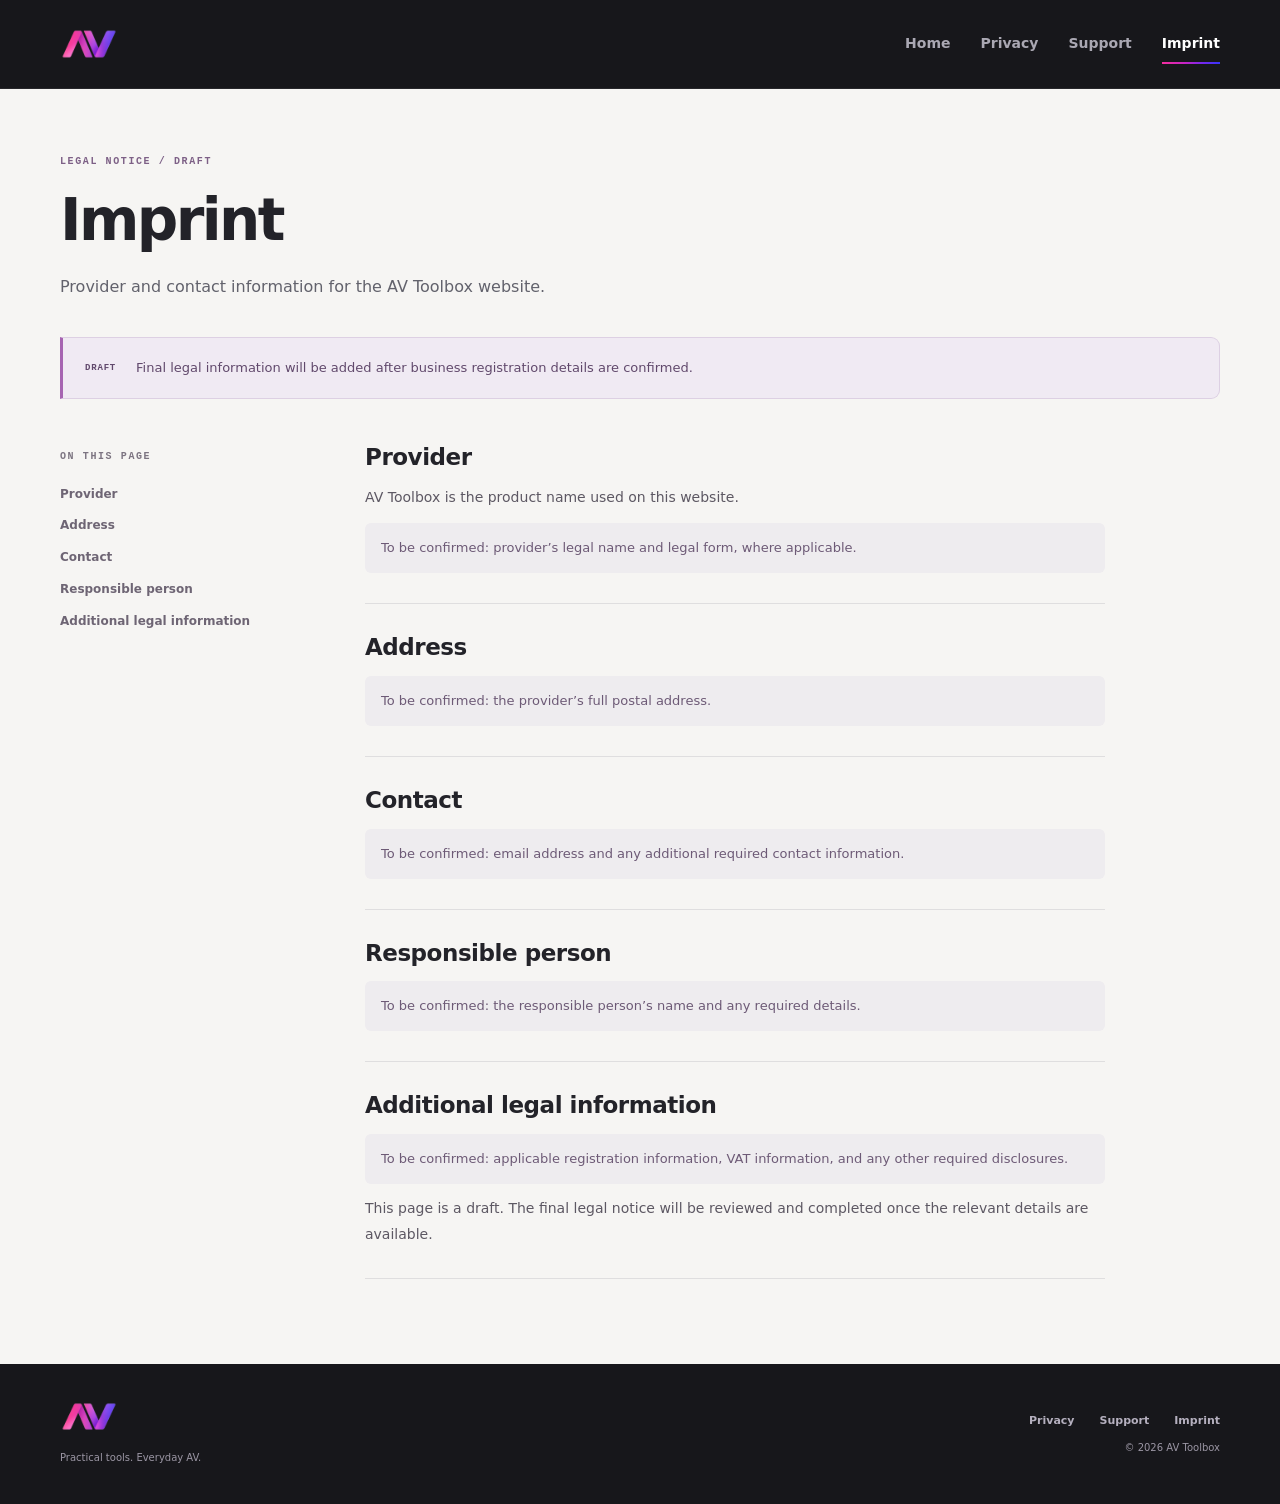
==== imprint.html @ 6ac3c76c "Create AV Toolbox website scaffold" ====
<!doctype html>
<html lang="en">
<head>
  <meta charset="utf-8">
  <meta name="viewport" content="width=device-width, initial-scale=1">
  <meta name="description" content="Draft AV Toolbox legal notice. Provider, address, and legal details are awaiting confirmation.">
  <meta name="theme-color" content="#17171b">
  <title>Imprint — AV Toolbox</title>
  <link rel="icon" type="image/png" sizes="1254x1254" href="assets/branding/av_toolbox_app_icon.png">
  <link rel="stylesheet" href="styles.css">
</head>
<body>
<a class="skip-link" href="#main">Skip to content</a>
<header class="site-header">
<div class="container header-inner"><a class="brand" href="index.html" aria-label="AV Toolbox home">
<img class="header-logo" src="assets/branding/av_toolbox_mark.png" width="2240" height="1208" alt="">
</a>
<nav aria-label="Main navigation"><a href="index.html">Home</a><a href="privacy.html">Privacy</a><a href="support.html">Support</a><a href="imprint.html" aria-current="page">Imprint</a>
</nav>
</div>
</header>
<main id="main" class="document-main">
<div class="container">
<div class="document-heading">
<p class="eyebrow">LEGAL NOTICE / DRAFT</p>
<h1>Imprint</h1>
<p class="document-intro">Provider and contact information for the AV Toolbox website.</p>
</div>
<div class="draft-notice"><span class="notice-label">DRAFT</span>
<p>Final legal information will be added after business registration details are confirmed.</p>
</div>
<div class="document-layout">
<nav class="contents" aria-label="On this page">
<p class="eyebrow">ON THIS PAGE</p><a href="#provider">Provider</a><a href="#address">Address</a><a href="#contact">Contact</a><a href="#responsible">Responsible person</a><a href="#additional">Additional legal information</a>
</nav>
<div class="document-content">
<section id="provider">
<h2>Provider</h2>
<p>AV Toolbox is the product name used on this website.</p>
<p class="placeholder">To be confirmed: provider’s legal name and legal form, where applicable.</p>
</section>
<section id="address">
<h2>Address</h2>
<p class="placeholder">To be confirmed: the provider’s full postal address.</p>
</section>
<section id="contact">
<h2>Contact</h2>
<p class="placeholder">To be confirmed: email address and any additional required contact information.</p>
</section>
<section id="responsible">
<h2>Responsible person</h2>
<p class="placeholder">To be confirmed: the responsible person’s name and any required details.</p>
</section>
<section id="additional">
<h2>Additional legal information</h2>
<p class="placeholder">To be confirmed: applicable registration information, VAT information, and any other required disclosures.</p>
<p>This page is a draft. The final legal notice will be reviewed and completed once the relevant details are available.</p>
</section>
</div>
</div>
</div>
</main>
<footer class="site-footer">
<div class="container footer-inner">
<div><a class="brand footer-brand" href="index.html" aria-label="AV Toolbox home">
<img class="footer-mark" src="assets/branding/av_toolbox_mark.png" width="2240" height="1208" alt="AV Toolbox">
</a>
<p>Practical tools. Everyday AV.</p>
</div>
<div class="footer-right">
<nav aria-label="Footer navigation"><a href="privacy.html">Privacy</a><a href="support.html">Support</a><a href="imprint.html">Imprint</a>
</nav>
<p>© 2026 AV Toolbox</p>
</div>
</div>
</footer>
</body>
</html>
---- styles.css ----
/* Shared, dependency-free styles. Supplied branding PNGs retain their artwork. */
:root {
  color-scheme:light;
  --ink:#232329;
  --muted:#62626c;
  --paper:#f6f5f3;
  --line:#dfdedf;
  --dark:#17171b;
  --gradient:linear-gradient(115deg,#f52e9d,#c624c5 40%,#7828ed 68%,#3634fa);
}

* {
  box-sizing:border-box;
}

html {
  scroll-behavior:smooth;
  scroll-padding-top:2rem;
}

body {
  margin:0;
  background:var(--paper);
  color:var(--ink);
  font-family:Inter,ui-sans-serif,system-ui,-apple-system,BlinkMacSystemFont,"Segoe UI",sans-serif;
  font-size:16px;
  line-height:1.65;
  -webkit-font-smoothing:antialiased;
}

a {
  color:inherit;
  text-underline-offset:4px;
}

button,a {
  -webkit-tap-highlight-color:transparent;
}

a:focus-visible {
  outline:3px solid #9459bb;
  outline-offset:5px;
  border-radius:3px;
}

h1,h2,h3,p {
  margin:0;
}

h1,h2,h3 {
  line-height:1.16;
  letter-spacing:-.035em;
}

svg {
  display:block;
  width:24px;
  height:24px;
  flex-shrink:0;
}

.container {
  width:min(1160px,calc(100% - 64px));
  margin-inline:auto;
}

.skip-link {
  position:absolute;
  left:20px;
  top:-100px;
  z-index:5;
  background:#fff;
  padding:12px 20px;
  color:var(--ink);
}

.skip-link:focus {
  top:12px;
}

.site-header {
  background:var(--dark);
  color:#f8f7fb;
  border-bottom:1px solid #ffffff12;
}

.header-inner {
  display:flex;
  flex-wrap:nowrap;
  align-items:center;
  justify-content:space-between;
  min-height:88px;
  gap:24px;
}

.brand {
  display:inline-flex;
  align-items:center;
  max-width:100%;
  text-decoration:none;
}

.header-logo,.hero-logo,.footer-mark {
  display:block;
  max-width:100%;
  height:auto;
}

.header-logo {
  width:58px;
}

.hero-logo {
  width:450px;
}

.footer-mark {
  width:58px;
}

nav {
  display:flex;
  gap:30px;
}

nav a {
  text-decoration:none;
  font-size:14px;
  font-weight:550;
}

.site-header nav a {
  padding:10px 0;
  color:#aaa8b3;
  position:relative;
  transition:color .18s ease;
}

.site-header nav a:hover,.site-header nav a[aria-current] {
  color:#fff;
}

.site-header nav a[aria-current]:after {
  content:"";
  position:absolute;
  height:2px;
  bottom:2px;
  left:0;
  right:0;
  background:var(--gradient);
}

.hero {
  background:var(--dark);
  color:#f6f5f8;
  padding:88px 0 85px;
  overflow:hidden;
}

.hero-grid {
  display:grid;
  grid-template-columns:minmax(0,1.12fr) minmax(0,1fr);
  gap:64px;
  align-items:center;
}

.eyebrow {
  font-family:ui-monospace,SFMono-Regular,Consolas,monospace;
  font-size:10px;
  font-weight:600;
  letter-spacing:.16em;
  line-height:1.6;
}

.hero .eyebrow {
  color:#bcb7c6;
  display:flex;
  align-items:center;
  gap:10px;
  margin-bottom:27px;
  font-size:9px;
}

.status-dot {
  display:inline-block;
  width:6px;
  height:6px;
  flex:0 0 6px;
  background:#b790d9;
  border-radius:50%;
}

.hero h1 {
  font-size:clamp(44px,5vw,68px);
  font-weight:650;
  letter-spacing:-.055em;
}

.hero h1>span {
  display:block;
  font-size:clamp(27px,3.15vw,41px);
  font-weight:450;
  line-height:1.24;
  letter-spacing:-.035em;
  color:#c7c3ce;
  margin-top:23px;
}

.hero-description {
  font-size:15px;
  line-height:1.85;
  color:#a9a6b3;
  max-width:435px;
  margin-top:25px;
}

.release-status {
  display:flex;
  flex-wrap:wrap;
  align-items:center;
  gap:10px;
  margin-top:30px;
  font-size:12px;
  font-weight:600;
  color:#e5e1ea;
}

.release-status>svg {
  width:21px;
  height:21px;
  color:#d293ce;
}

.soon-label {
  font-family:ui-monospace,Consolas,monospace;
  font-size:8px;
  letter-spacing:.07em;
  color:#bcb5c7;
  border:1px solid #49414f;
  padding:4px 7px;
  border-radius:4px;
}

.text-link {
  display:inline-flex;
  align-items:center;
  gap:20px;
  text-decoration:none;
  font-size:12px;
  font-weight:650;
  border-bottom:1px solid #b8adb9;
  padding-bottom:6px;
}

.text-link:hover {
  border-bottom-color:#a657a4;
}

.hero-link {
  margin-top:29px;
  color:#c4becd;
  border-bottom-color:#514b59;
  font-size:11px;
}

.technical-art {
  position:relative;
  background:linear-gradient(145deg,#26222c,#1d1c23 70%);
  border:1px solid #ffffff15;
  border-radius:18px;
  box-shadow:0 25px 75px #09070d35;
  transform:rotate(-2deg);
}

.technical-art:before {
  content:"";
  position:absolute;
  inset:-1px 40px auto;
  height:1px;
  background:var(--gradient);
}

.art-heading,.art-caption {
  display:flex;
  align-items:center;
  justify-content:space-between;
  font-family:ui-monospace,Consolas,monospace;
  font-size:8px;
  letter-spacing:.12em;
  color:#bfb5cc;
  padding:21px 25px;
}

.art-heading {
  border-bottom:1px solid #ffffff0a;
}

.art-live {
  font-size:7px;
  color:#a99ab8;
  border:1px solid #51465e;
  border-radius:4px;
  padding:4px 6px;
}

.projection-art {
  width:100%;
  height:auto;
}

.signal-strip {
  display:flex;
  align-items:center;
  gap:15px;
  margin:0 25px;
  padding:16px 0;
  border-block:1px solid #ffffff0c;
}

.signal-strip>span {
  font-family:ui-monospace,Consolas,monospace;
  font-size:7px;
  letter-spacing:.1em;
  color:#a69aad;
  white-space:nowrap;
}

.signal-bars {
  display:flex;
  height:19px;
  flex:1;
  border-radius:2px;
  overflow:hidden;
  opacity:.75;
}

.signal-bars i {
  flex:1;
  background:#c7b8c7;
}

.signal-bars i:nth-child(2) {
  background:#cec18b;
}

.signal-bars i:nth-child(3) {
  background:#83c1c9;
}

.signal-bars i:nth-child(4) {
  background:#89bfa5;
}

.signal-bars i:nth-child(5) {
  background:#b88cbf;
}

.signal-bars i:nth-child(6) {
  background:#bb8597;
}

.signal-bars i:nth-child(7) {
  background:#7c8dbc;
}

.signal-strip>svg {
  width:73px;
  height:24px;
}

.art-caption {
  font-size:7px;
  padding-block:16px;
}

.section {
  padding:75px 0 80px;
}

.section-heading {
  display:flex;
  align-items:flex-end;
  justify-content:space-between;
  gap:30px;
  margin-bottom:34px;
}

.section-heading .eyebrow {
  color:#78617f;
  margin-bottom:15px;
}

h2 {
  font-size:clamp(28px,3.2vw,38px);
  font-weight:550;
}

.section-heading>p {
  color:var(--muted);
  font-size:13px;
  line-height:1.8;
  padding-bottom:3px;
}

.category-grid {
  display:grid;
  grid-template-columns:repeat(4,minmax(0,1fr));
  gap:16px;
}

.category-card {
  background:#fff;
  border:1px solid #e2dfe3;
  border-radius:16px;
  padding:26px 22px;
  position:relative;
  transition:transform .18s ease,box-shadow .18s ease;
}

.category-card::before {
  content:"";
  position:absolute;
  inset:0 22px auto;
  height:2px;
  border-radius:2px;
  background:var(--gradient);
}

.category-card:hover {
  transform:translateY(-3px);
  box-shadow:0 8px 22px #27202c08;
}

.card-top {
  display:flex;
  align-items:center;
  justify-content:space-between;
  margin-bottom:26px;
}

.category-icon {
  display:inline-grid;
  place-items:center;
  width:42px;
  height:42px;
  border-radius:11px;
  background:linear-gradient(115deg,#f52e9d0d,#c624c50d 40%,#7828ed0d 68%,#3634fa0d);
  border:1px solid #e9e2ee;
  color:#65556f;
}

.category-number {
  font-family:ui-monospace,Consolas,monospace;
  font-size:10px;
  color:#76717b;
}

.category-card h3 {
  font-size:20px;
  font-weight:650;
  letter-spacing:-.025em;
}

.card-tagline {
  font-size:12px;
  font-weight:600;
  margin-top:10px;
}

.card-description {
  font-size:12px;
  color:var(--muted);
  line-height:1.7;
  margin-top:5px;
  min-height:42px;
}

.feature-list {
  list-style:none;
  padding:17px 0 0;
  margin:22px 0 0;
  border-top:1px solid #eeebee;
}

.feature-list li {
  font-size:12px;
  color:#595460;
  position:relative;
  padding-left:12px;
  margin-top:8px;
  line-height:1.6;
}

.feature-list li:before {
  content:"";
  position:absolute;
  left:0;
  top:.65em;
  width:3px;
  height:3px;
  border-radius:50%;
  background:#76667e;
}

.privacy-section {
  background:#eeedeb;
  border-block:1px solid #e3e0e2;
  padding:60px 0;
}

.privacy-grid {
  display:grid;
  grid-template-columns:1fr 1.1fr;
  gap:85px;
  align-items:center;
}

.privacy-grid .eyebrow {
  color:#75637c;
  margin-bottom:14px;
}

.privacy-grid .text-link {
  margin-top:25px;
}

.privacy-copy p {
  font-size:13px;
  line-height:1.85;
  color:var(--muted);
}

.privacy-copy .privacy-lead {
  font-size:21px;
  color:var(--ink);
  font-weight:500;
  line-height:1.5;
  letter-spacing:-.02em;
  margin-bottom:15px;
  max-width:435px;
}

.privacy-copy .small-note,.small-note {
  font-size:11px;
  color:#706975;
  margin-top:17px;
}

.support-banner {
  padding:48px 0;
}

.support-banner-inner {
  display:flex;
  justify-content:space-between;
  align-items:center;
  gap:28px;
}

.support-banner .eyebrow {
  color:#75637c;
  margin-bottom:10px;
}

.support-banner h2 {
  font-size:25px;
}

.support-banner p:not(.eyebrow) {
  font-size:12px;
  color:var(--muted);
  margin-top:10px;
}

.outline-link {
  display:inline-flex;
  align-items:center;
  justify-content:space-between;
  gap:32px;
  padding:12px 18px;
  border:1px solid #cfc9d1;
  border-radius:7px;
  text-decoration:none;
  font-size:12px;
  font-weight:550;
  white-space:nowrap;
  transition:background .18s ease;
}

.outline-link:hover {
  background:#ebe5ee;
}

.site-footer {
  background:var(--dark);
  color:#b5b0bf;
  padding:37px 0;
}

.footer-inner {
  display:flex;
  align-items:center;
  justify-content:space-between;
  gap:26px;
}

.site-footer p {
  font-size:10px;
  margin-top:10px;
  color:#9b96a4;
}

.footer-right {
  text-align:right;
}

.footer-right nav {
  gap:25px;
}

.footer-right nav a {
  font-size:11px;
}

.footer-right nav a:hover {
  text-decoration:underline;
}

.document-main {
  padding:65px 0 85px;
  min-height:70vh;
}

.document-heading {
  max-width:750px;
}

.document-heading .eyebrow {
  color:#7d6086;
  margin-bottom:17px;
}

.document-heading h1 {
  font-size:clamp(39px,5vw,58px);
  font-weight:550;
  letter-spacing:-.045em;
}

.document-intro {
  color:var(--muted);
  margin-top:19px;
  font-size:16px;
  max-width:620px;
  line-height:1.8;
}

.draft-notice {
  display:flex;
  align-items:center;
  gap:20px;
  border:1px solid #ddd0e3;
  border-left:3px solid #a664b1;
  background:#f0eaf3;
  border-radius:0 9px 9px 0;
  padding:19px 22px;
  margin:35px 0 45px;
  color:#61496c;
}

.notice-label {
  font:600 9px/1.6 ui-monospace,Consolas,monospace;
  letter-spacing:.09em;
  white-space:nowrap;
}

.draft-notice p {
  font-size:13px;
}

.document-layout {
  display:grid;
  grid-template-columns:240px minmax(0,1fr);
  gap:65px;
}

.contents {
  display:flex;
  flex-direction:column;
  align-items:flex-start;
  gap:12px;
  align-self:start;
  padding-top:5px;
}

.contents .eyebrow {
  margin-bottom:8px;
  color:#7c7481;
}

.contents a {
  font-size:12px;
  color:#6e6574;
}

.contents a:hover {
  text-decoration:underline;
  color:#493451;
}

.document-content {
  max-width:740px;
}

.document-content section {
  padding-bottom:30px;
  margin-bottom:30px;
  border-bottom:1px solid var(--line);
}

.document-content section:last-child {
  margin-bottom:0;
}

.document-content h2 {
  font-size:23px;
  letter-spacing:-.02em;
  margin-bottom:15px;
}

.document-content p {
  font-size:14px;
  color:#5d5863;
  margin-top:12px;
  line-height:1.85;
}

.document-content .placeholder {
  background:#eeecef;
  border-radius:6px;
  padding:13px 16px;
  color:#6d5a76;
  font-size:13px;
}

.support-grid {
  display:grid;
  grid-template-columns:repeat(3,minmax(0,1fr));
  gap:22px;
}

.support-card {
  background:#fff;
  border:1px solid var(--line);
  padding:30px;
  border-radius:12px;
}

.support-card h2 {
  font-size:24px;
  margin-top:23px;
}

.support-card p,.support-card li {
  font-size:13px;
  color:var(--muted);
  margin-top:15px;
}

.support-card ul {
  padding-left:18px;
}

.support-card li {
  margin-top:8px;
}

.support-card .small-note {
  font-size:11px;
}

.support-card a {
  color:#7c438d;
}

.support-note {
  display:flex;
  gap:12px;
  align-items:center;
  margin-top:30px;
}

.support-note p {
  font-size:12px;
  color:var(--muted);
}

@media(min-width:1400px) {
  .hero {
    padding-block:105px;
  }
  .hero-grid {
    gap:90px;
  }
}

@media(max-width:1000px) {
  .hero-grid {
    gap:32px;
  }
  .hero {
    padding:65px 0;
  }
  .category-grid {
    grid-template-columns:repeat(2,minmax(0,1fr));
  }
  .card-description {
    min-height:0;
  }
  .privacy-grid {
    gap:45px;
  }
  .support-grid {
    gap:14px;
  }
  .support-card {
    padding:23px;
  }
  .document-layout {
    gap:35px;
    grid-template-columns:210px minmax(0,1fr);
  }
}

@media(max-width:760px) {
  .container {
    width:calc(100% - 40px);
  }
  .header-inner {
    min-height:68px;
    gap:14px;
  }
  .header-logo {
    width:44px;
  }
  .header-inner nav {
    gap:clamp(12px,3.5vw,18px);
  }
  .hero-grid {
    grid-template-columns:1fr;
    gap:46px;
  }
  .hero {
    padding:50px 0 54px;
  }
  .hero-copy {
    max-width:540px;
  }
  .hero h1 {
    font-size:56px;
  }
  .hero-logo {
    width:min(82%,400px);
  }
  .hero h1>span {
    font-size:35px;
    margin-top:24px;
  }
  .hero .eyebrow {
    margin-bottom:26px;
  }
  .hero-description {
    max-width:490px;
    margin-top:24px;
  }
  .release-status {
    margin-top:27px;
  }
  .hero-link {
    margin-top:25px;
  }
  .technical-art {
    max-width:420px;
    width:94%;
    margin:0 auto;
    transform:none;
  }
  .section {
    padding:50px 0;
  }
  .section-heading {
    align-items:flex-start;
    gap:20px;
  }
  .section-heading>p {
    max-width:200px;
    font-size:12px;
  }
  .desktop-break {
    display:none;
  }
  .privacy-grid {
    grid-template-columns:1fr;
    gap:30px;
  }
  .privacy-section {
    padding:45px 0;
  }
  .privacy-copy .privacy-lead {
    max-width:100%;
  }
  .support-banner-inner {
    align-items:flex-start;
    flex-direction:column;
    gap:23px;
  }
  .document-main {
    padding:42px 0 55px;
  }
  .document-layout {
    grid-template-columns:1fr;
    gap:35px;
  }
  .contents {
    border-bottom:1px solid var(--line);
    padding-bottom:25px;
    gap:10px;
  }
  .support-grid {
    grid-template-columns:1fr;
  }
  .support-card {
    padding:26px;
  }
  .support-card h2 {
    margin-top:18px;
  }
  .draft-notice {
    align-items:flex-start;
    flex-direction:column;
    gap:8px;
    margin-bottom:32px;
  }
}

@media(max-width:480px) {
  .header-inner {
    width:calc(100% - 32px);
    justify-content:space-between;
    padding:11px 0;
    gap:14px;
  }
  .header-logo {
    width:42px;
  }
  .header-inner nav {
    width:auto;
    justify-content:flex-end;
    gap:clamp(11px,3.2vw,15px);
  }
  .header-inner nav a {
    padding:9px 0;
    font-size:12px;
  }
  .hero {
    padding:46px 0 50px;
  }
  .hero-grid {
    gap:42px;
  }
  .hero-logo {
    width:min(76%,320px);
  }
  .hero h1 {
    font-size:47px;
  }
  .hero h1>span {
    font-size:29px;
    margin-top:22px;
  }
  .hero .eyebrow {
    font-size:8px;
    letter-spacing:.1em;
    margin-bottom:24px;
  }
  .hero-description {
    font-size:14px;
    line-height:1.7;
    margin-top:22px;
  }
  .release-status {
    gap:8px;
    margin-top:24px;
  }
  .soon-label {
    font-size:7px;
  }
  .hero-link {
    margin-top:23px;
  }
  .technical-art {
    width:92%;
    max-width:360px;
  }
  .section-heading {
    flex-direction:column;
  }
  .section-heading>p {
    max-width:280px;
  }
  .category-grid {
    grid-template-columns:1fr;
  }
  .category-card {
    padding:24px;
  }
  .card-top {
    margin-bottom:20px;
  }
  .feature-list {
    columns:2;
    column-gap:20px;
  }
  .feature-list li {
    break-inside:avoid;
    margin-top:0;
    margin-bottom:9px;
  }
  .footer-inner {
    align-items:flex-start;
    flex-direction:column;
  }
  .footer-right {
    text-align:left;
  }
  .footer-right nav {
    gap:30px;
  }
  .signal-strip {
    gap:12px;
  }
  .art-heading,.art-caption {
    padding-inline:18px;
  }
  .signal-strip {
    margin-inline:18px;
  }
  .signal-strip>svg {
    width:55px;
  }
  .document-intro {
    font-size:14px;
  }
  .draft-notice {
    padding:17px;
  }
  .document-content h2 {
    font-size:22px;
  }
}

@media(max-width:340px) {
  .header-inner {
    flex-wrap:wrap;
  }
  .header-inner nav {
    width:100%;
    justify-content:space-between;
  }
}

@media(prefers-reduced-motion:reduce) {
  html {
    scroll-behavior:auto;
  }
  *,*::before,*::after {
    transition:none!important;
    animation:none!important;
  }
  .category-card:hover {
    transform:none;
  }
}
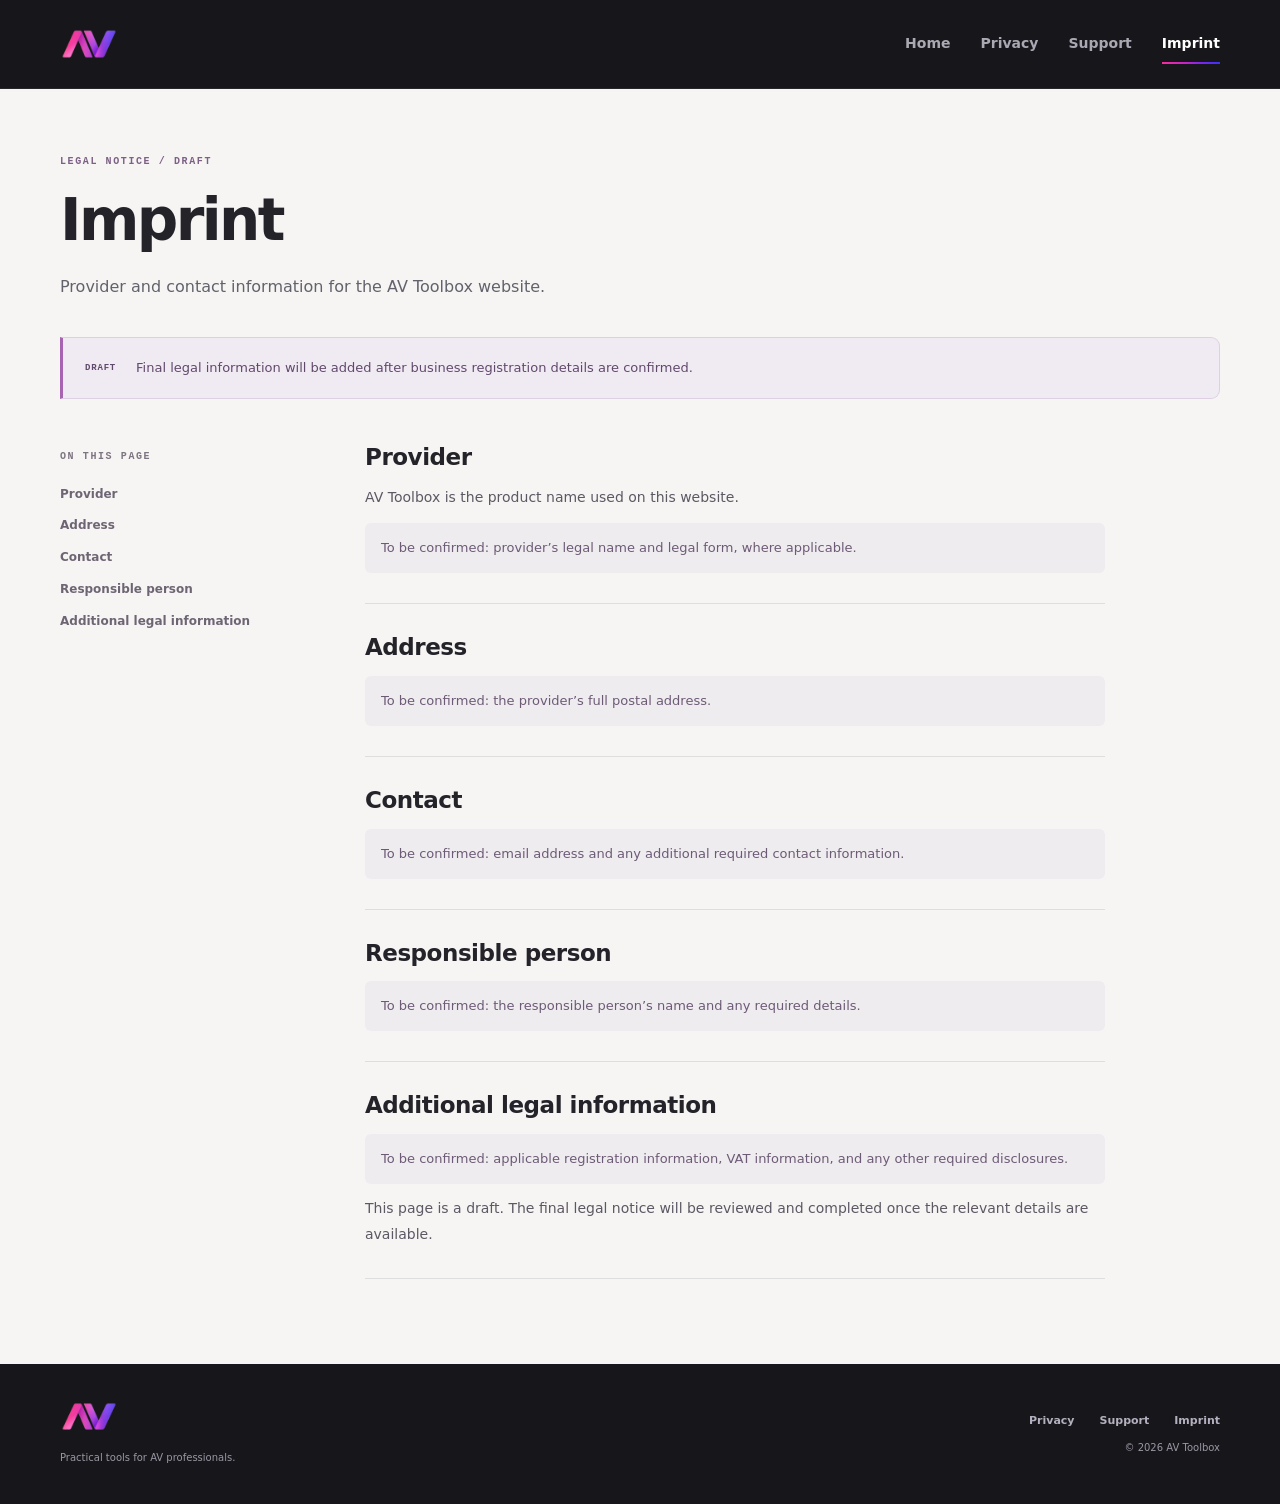
==== commit 8aaf1dec: "Update website support contact details" ====
--- a/imprint.html
+++ b/imprint.html
@@ -65,7 +65,7 @@
 <div><a class="brand footer-brand" href="index.html" aria-label="AV Toolbox home">
 <img class="footer-mark" src="assets/branding/av_toolbox_mark.png" width="2240" height="1208" alt="AV Toolbox">
 </a>
-<p>Practical tools. Everyday AV.</p>
+<p>Practical tools for AV professionals.</p>
 </div>
 <div class="footer-right">
 <nav aria-label="Footer navigation"><a href="privacy.html">Privacy</a><a href="support.html">Support</a><a href="imprint.html">Imprint</a>
--- a/styles.css
+++ b/styles.css
@@ -14,18 +14,28 @@
 }
 
 html {
+  min-height:100%;
+  background:var(--dark);
   scroll-behavior:smooth;
   scroll-padding-top:2rem;
 }
 
 body {
   margin:0;
+  min-height:100vh;
+  min-height:100dvh;
+  display:flex;
+  flex-direction:column;
   background:var(--paper);
   color:var(--ink);
   font-family:Inter,ui-sans-serif,system-ui,-apple-system,BlinkMacSystemFont,"Segoe UI",sans-serif;
   font-size:16px;
   line-height:1.65;
   -webkit-font-smoothing:antialiased;
+}
+
+main {
+  flex:1 0 auto;
 }
 
 a {
@@ -500,6 +510,105 @@
   height:3px;
   border-radius:50%;
   background:#76667e;
+}
+
+.feature-list li.feature-with-badge {
+  display:flex;
+  flex-direction:column;
+  align-items:flex-start;
+}
+
+.feature-list .feature-badge {
+  display:inline-flex;
+  align-items:center;
+  justify-content:center;
+  flex:0 0 auto;
+  margin-top:13px;
+  padding:4px 9px;
+  border-radius:999px;
+  background:var(--gradient);
+  color:#fff;
+  font:700 9px/1.2 ui-monospace,Consolas,monospace;
+  letter-spacing:.07em;
+  white-space:nowrap;
+}
+
+.screenshots-section {
+  background:#fff;
+  border-top:1px solid #e8e5e8;
+}
+
+.screenshot-heading {
+  margin-bottom:48px;
+}
+
+.screenshot-grid {
+  display:grid;
+  grid-template-columns:repeat(3,minmax(0,1fr));
+  gap:clamp(28px,5vw,64px);
+  align-items:start;
+}
+
+.screenshot-card {
+  display:flex;
+  flex-direction:column;
+  align-items:center;
+  gap:20px;
+  margin:0;
+}
+
+.phone-frame {
+  width:min(100%,252px);
+  padding:8px;
+  background:#1d1c22;
+  border:1px solid #34313a;
+  border-radius:38px;
+  box-shadow:0 18px 38px #211a2915,0 4px 10px #211a2910;
+  transition:transform .18s ease,box-shadow .18s ease;
+}
+
+.screenshot-card-featured .phone-frame {
+  width:min(100%,280px);
+}
+
+.screenshot-card:hover .phone-frame {
+  transform:translateY(-4px);
+  box-shadow:0 22px 44px #211a291c,0 5px 12px #211a2912;
+}
+
+.phone-screen {
+  overflow:hidden;
+  border-radius:30px;
+  background:#f9f7fa;
+}
+
+.phone-screen img {
+  display:block;
+  width:100%;
+  height:auto;
+  aspect-ratio:864/1939;
+  object-fit:contain;
+}
+
+.screenshot-card figcaption {
+  width:min(100%,280px);
+  text-align:center;
+}
+
+.screenshot-card figcaption strong,.screenshot-card figcaption span {
+  display:block;
+}
+
+.screenshot-card figcaption strong {
+  font-size:15px;
+  letter-spacing:-.015em;
+}
+
+.screenshot-card figcaption span {
+  margin-top:5px;
+  color:var(--muted);
+  font-size:12px;
+  line-height:1.6;
 }
 
 .privacy-section {
@@ -677,6 +786,26 @@
   font-size:13px;
 }
 
+.language-nav {
+  display:flex;
+  gap:10px;
+  margin-top:26px;
+}
+
+.language-nav a {
+  padding:7px 13px;
+  border:1px solid #d8cedd;
+  border-radius:999px;
+  color:#654d70;
+  font-size:12px;
+  font-weight:600;
+  text-decoration:none;
+}
+
+.language-nav a:hover {
+  background:#eee8f1;
+}
+
 .document-layout {
   display:grid;
   grid-template-columns:240px minmax(0,1fr);
@@ -707,8 +836,55 @@
   color:#493451;
 }
 
+.contents-group {
+  display:flex;
+  flex-direction:column;
+  align-items:flex-start;
+  gap:8px;
+}
+
+.contents-group+.contents-group {
+  margin-top:18px;
+  padding-top:18px;
+  border-top:1px solid var(--line);
+}
+
+.contents .contents-language {
+  color:#493451;
+  font-weight:700;
+  text-decoration:none;
+}
+
 .document-content {
   max-width:740px;
+}
+
+.privacy-language {
+  scroll-margin-top:24px;
+}
+
+.privacy-language+.privacy-language {
+  margin-top:72px;
+  padding-top:64px;
+  border-top:2px solid #d8d2da;
+}
+
+.document-content .policy-title {
+  margin-bottom:8px;
+  font-size:32px;
+}
+
+.document-content .policy-date {
+  margin-top:0;
+  color:#766e7a;
+  font-size:12px;
+}
+
+.document-content .policy-lead {
+  margin:22px 0 34px;
+  color:var(--ink);
+  font-size:16px;
+  line-height:1.75;
 }
 
 .document-content section {
@@ -725,6 +901,20 @@
   font-size:23px;
   letter-spacing:-.02em;
   margin-bottom:15px;
+}
+
+.document-content h3 {
+  margin:0 0 15px;
+  font-size:23px;
+  line-height:1.25;
+  letter-spacing:-.02em;
+}
+
+.document-content h4 {
+  margin:0 0 12px;
+  font-size:18px;
+  line-height:1.35;
+  letter-spacing:-.015em;
 }
 
 .document-content p {
@@ -742,6 +932,29 @@
   font-size:13px;
 }
 
+.document-content .policy-placeholder {
+  font-family:ui-monospace,SFMono-Regular,Consolas,monospace;
+  line-height:1.9;
+}
+
+.placeholder-inline {
+  display:inline-block;
+  margin-top:7px;
+  padding:5px 9px;
+  border-radius:5px;
+  background:#eeecef;
+  color:#6d5a76;
+  font-family:ui-monospace,SFMono-Regular,Consolas,monospace;
+  font-size:13px;
+}
+
+.document-content .policy-subsection {
+  margin:30px 0 0;
+  padding:0;
+  border:0;
+  scroll-margin-top:24px;
+}
+
 .support-grid {
   display:grid;
   grid-template-columns:repeat(3,minmax(0,1fr));
@@ -782,6 +995,14 @@
   color:#7c438d;
 }
 
+.support-email {
+  color:#61496c;
+  font-size:16px;
+  font-weight:650;
+  overflow-wrap:anywhere;
+  text-underline-offset:4px;
+}
+
 .support-note {
   display:flex;
   gap:12px;
@@ -794,6 +1015,14 @@
   color:var(--muted);
 }
 
+@media(min-width:761px) {
+  .hero {
+    min-height:calc(100vh - 88px);
+    display:flex;
+    align-items:center;
+  }
+}
+
 @media(min-width:1400px) {
   .hero {
     padding-block:105px;
@@ -812,6 +1041,13 @@
   }
   .category-grid {
     grid-template-columns:repeat(2,minmax(0,1fr));
+  }
+  .screenshot-grid {
+    grid-template-columns:repeat(2,minmax(0,1fr));
+    row-gap:52px;
+  }
+  .screenshot-card:last-child {
+    grid-column:1/-1;
   }
   .card-description {
     min-height:0;
@@ -895,6 +1131,22 @@
     max-width:200px;
     font-size:12px;
   }
+  .screenshot-heading {
+    margin-bottom:38px;
+  }
+  .screenshot-grid {
+    grid-template-columns:1fr;
+    gap:48px;
+  }
+  .screenshot-card:last-child {
+    grid-column:auto;
+  }
+  .phone-frame,.screenshot-card-featured .phone-frame {
+    width:min(78vw,280px);
+  }
+  .screenshot-card:hover .phone-frame {
+    transform:none;
+  }
   .desktop-break {
     display:none;
   }
@@ -924,6 +1176,20 @@
     border-bottom:1px solid var(--line);
     padding-bottom:25px;
     gap:10px;
+  }
+  .privacy-contents {
+    display:grid;
+    grid-template-columns:repeat(2,minmax(0,1fr));
+    column-gap:24px;
+    align-items:start;
+  }
+  .privacy-contents>.eyebrow {
+    grid-column:1/-1;
+  }
+  .contents-group+.contents-group {
+    margin-top:0;
+    padding-top:0;
+    border-top:0;
   }
   .support-grid {
     grid-template-columns:1fr;
@@ -1056,6 +1322,24 @@
   .document-content h2 {
     font-size:22px;
   }
+  .privacy-contents {
+    grid-template-columns:1fr;
+  }
+  .privacy-contents>.eyebrow {
+    grid-column:auto;
+  }
+  .contents-group+.contents-group {
+    margin-top:12px;
+    padding-top:18px;
+    border-top:1px solid var(--line);
+  }
+  .privacy-language+.privacy-language {
+    margin-top:54px;
+    padding-top:48px;
+  }
+  .document-content .policy-title {
+    font-size:27px;
+  }
 }
 
 @media(max-width:340px) {
@@ -1079,4 +1363,7 @@
   .category-card:hover {
     transform:none;
   }
-}
+  .screenshot-card:hover .phone-frame {
+    transform:none;
+  }
+}
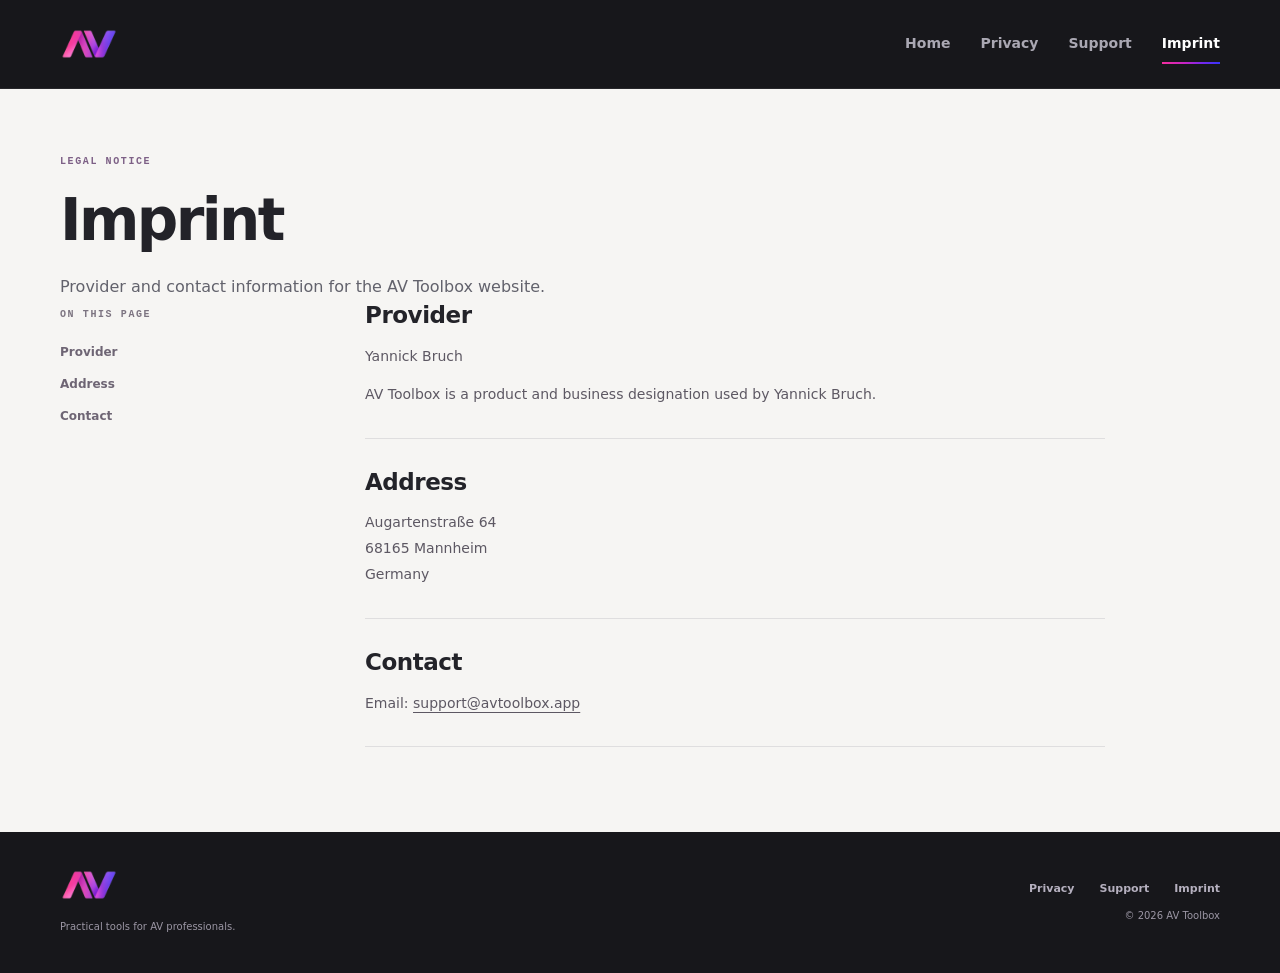
==== commit 749b073e: "Finalize legal and privacy content" ====
--- a/imprint.html
+++ b/imprint.html
@@ -3,7 +3,7 @@
 <head>
   <meta charset="utf-8">
   <meta name="viewport" content="width=device-width, initial-scale=1">
-  <meta name="description" content="Draft AV Toolbox legal notice. Provider, address, and legal details are awaiting confirmation.">
+  <meta name="description" content="Legal notice and contact information for the AV Toolbox website.">
   <meta name="theme-color" content="#17171b">
   <title>Imprint — AV Toolbox</title>
   <link rel="icon" type="image/png" sizes="1254x1254" href="assets/branding/av_toolbox_app_icon.png">
@@ -22,39 +22,27 @@
 <main id="main" class="document-main">
 <div class="container">
 <div class="document-heading">
-<p class="eyebrow">LEGAL NOTICE / DRAFT</p>
+<p class="eyebrow">LEGAL NOTICE</p>
 <h1>Imprint</h1>
 <p class="document-intro">Provider and contact information for the AV Toolbox website.</p>
 </div>
-<div class="draft-notice"><span class="notice-label">DRAFT</span>
-<p>Final legal information will be added after business registration details are confirmed.</p>
-</div>
 <div class="document-layout">
 <nav class="contents" aria-label="On this page">
-<p class="eyebrow">ON THIS PAGE</p><a href="#provider">Provider</a><a href="#address">Address</a><a href="#contact">Contact</a><a href="#responsible">Responsible person</a><a href="#additional">Additional legal information</a>
+<p class="eyebrow">ON THIS PAGE</p><a href="#provider">Provider</a><a href="#address">Address</a><a href="#contact">Contact</a>
 </nav>
 <div class="document-content">
 <section id="provider">
 <h2>Provider</h2>
-<p>AV Toolbox is the product name used on this website.</p>
-<p class="placeholder">To be confirmed: provider’s legal name and legal form, where applicable.</p>
+<p>Yannick Bruch</p>
+<p>AV Toolbox is a product and business designation used by Yannick Bruch.</p>
 </section>
 <section id="address">
 <h2>Address</h2>
-<p class="placeholder">To be confirmed: the provider’s full postal address.</p>
+<p>Augartenstraße 64<br>68165 Mannheim<br>Germany</p>
 </section>
 <section id="contact">
 <h2>Contact</h2>
-<p class="placeholder">To be confirmed: email address and any additional required contact information.</p>
-</section>
-<section id="responsible">
-<h2>Responsible person</h2>
-<p class="placeholder">To be confirmed: the responsible person’s name and any required details.</p>
-</section>
-<section id="additional">
-<h2>Additional legal information</h2>
-<p class="placeholder">To be confirmed: applicable registration information, VAT information, and any other required disclosures.</p>
-<p>This page is a draft. The final legal notice will be reviewed and completed once the relevant details are available.</p>
+<p>Email: <a href="mailto:support@avtoolbox.app">support@avtoolbox.app</a></p>
 </section>
 </div>
 </div>
